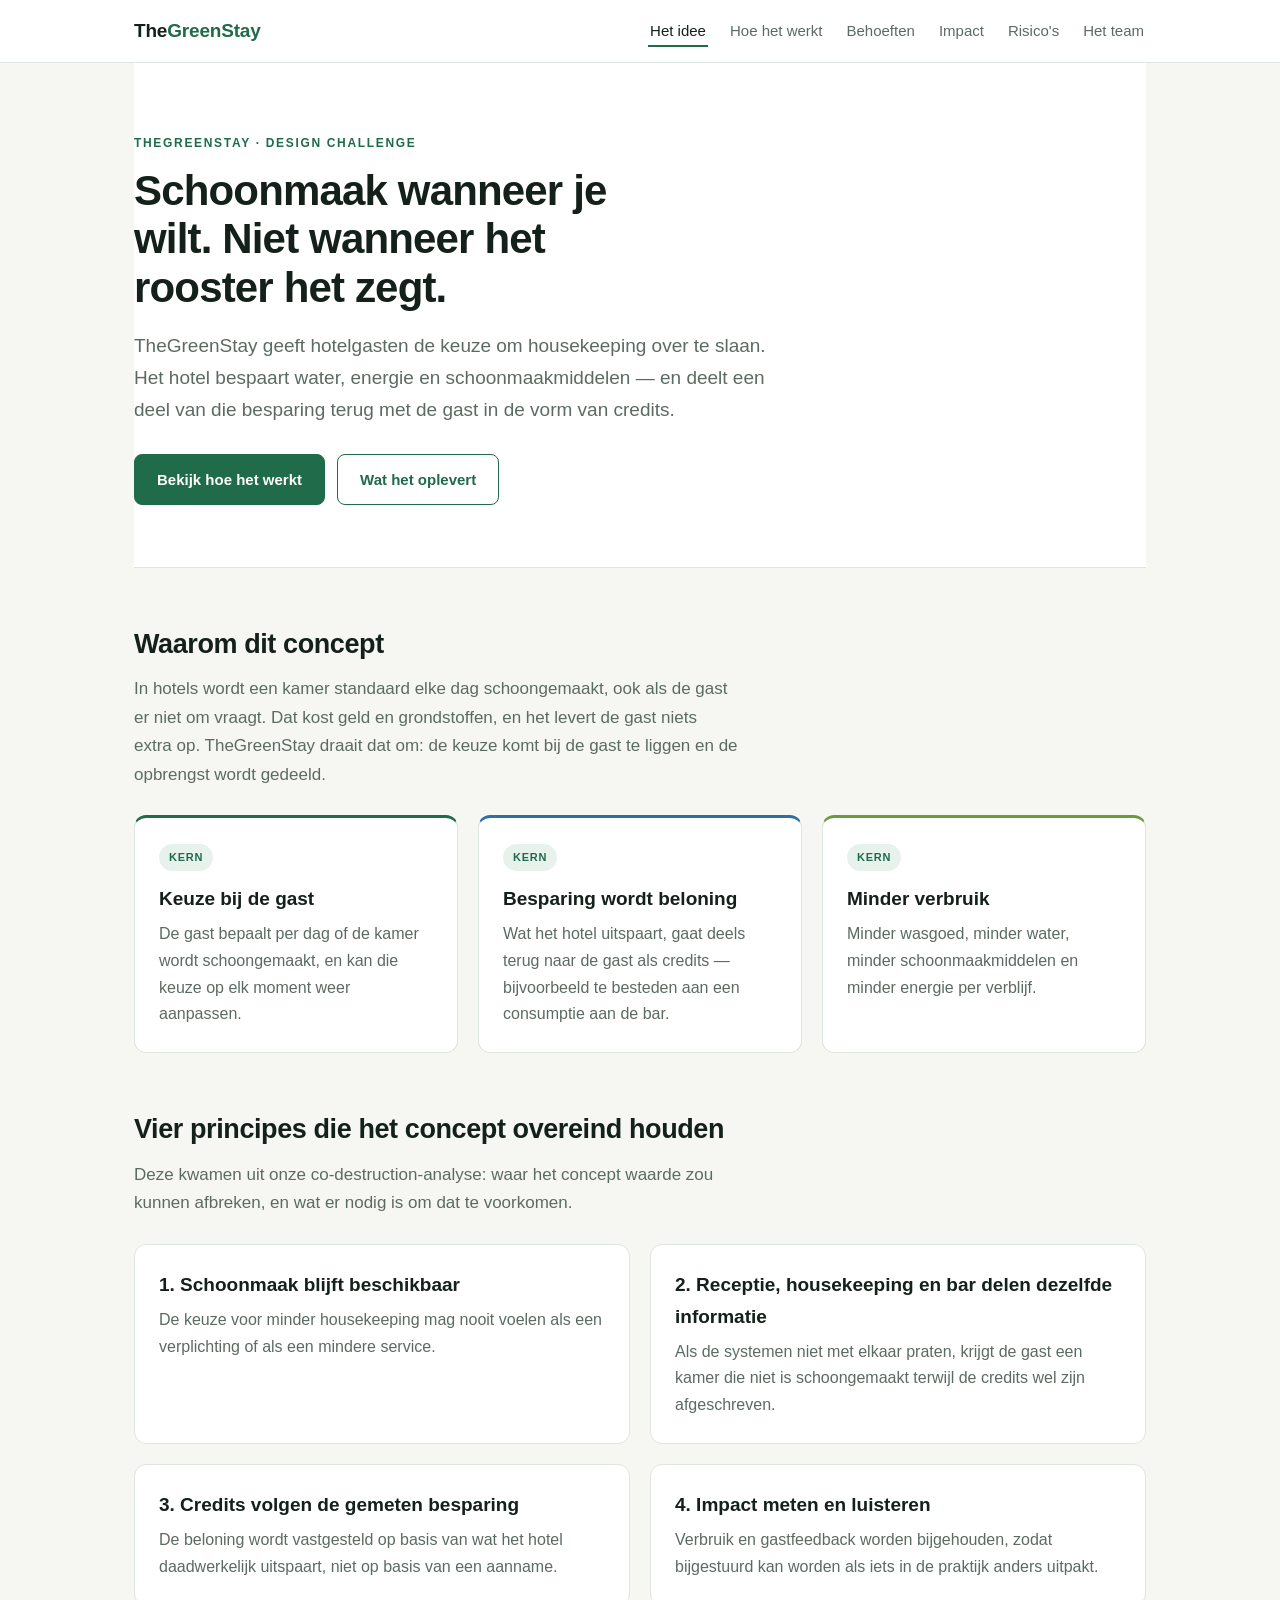
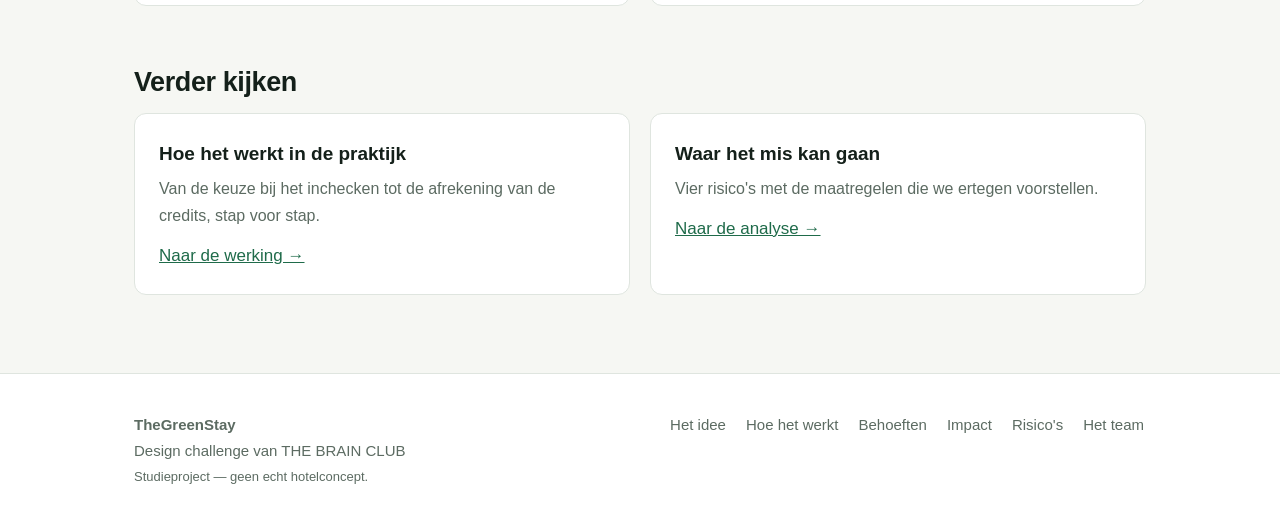
==== index.html @ 3c9c4f92 "TheGreenStay site toevoegen: idee, werking, behoeften, impact, risico's en team" ====
<!DOCTYPE html>
<html lang="nl">
<head>
<meta charset="utf-8">
<meta name="viewport" content="width=device-width, initial-scale=1">
<title>Het idee &middot; TheGreenStay</title>
<meta name="description" content="TheGreenStay: hotelgasten kiezen zelf voor minder housekeeping en ontvangen daar een beloning voor.">
<link rel="stylesheet" href="styles.css">
</head>
<body>
<header class="site">
  <div class="wrap">
    <a class="brand" href="index.html">The<span>GreenStay</span></a>
    <nav aria-label="Hoofdmenu">
      <ul>
        <li><a href="index.html" aria-current="page">Het idee</a></li>
        <li><a href="hoe-het-werkt.html">Hoe het werkt</a></li>
        <li><a href="behoeften.html">Behoeften</a></li>
        <li><a href="impact.html">Impact</a></li>
        <li><a href="risicos.html">Risico's</a></li>
        <li><a href="team.html">Het team</a></li>
      </ul>
    </nav>
  </div>
</header>
<main>
<div class="wrap">
<section class="hero" style="margin:-58px 0 54px;padding:70px 0 62px;">
  <p class="eyebrow">TheGreenStay &middot; Design challenge</p>
  <h1>Schoonmaak wanneer je wilt. Niet wanneer het rooster het zegt.</h1>
  <p class="lead">TheGreenStay geeft hotelgasten de keuze om housekeeping over te slaan.
  Het hotel bespaart water, energie en schoonmaakmiddelen &mdash; en deelt een deel van
  die besparing terug met de gast in de vorm van credits.</p>
  <div class="btnrow">
    <a class="btn" href="hoe-het-werkt.html">Bekijk hoe het werkt</a>
    <a class="btn ghost" href="impact.html">Wat het oplevert</a>
  </div>
</section>

<section>
  <h2>Waarom dit concept</h2>
  <p class="sectionintro">In hotels wordt een kamer standaard elke dag schoongemaakt, ook
  als de gast er niet om vraagt. Dat kost geld en grondstoffen, en het levert de gast
  niets extra op. TheGreenStay draait dat om: de keuze komt bij de gast te liggen en de
  opbrengst wordt gedeeld.</p>
  <div class="grid three">
    <article class="card eco">
      <span class="tag">Kern</span>
      <h3>Keuze bij de gast</h3>
      <p>De gast bepaalt per dag of de kamer wordt schoongemaakt, en kan die keuze op elk
      moment weer aanpassen.</p>
    </article>
    <article class="card social">
      <span class="tag">Kern</span>
      <h3>Besparing wordt beloning</h3>
      <p>Wat het hotel uitspaart, gaat deels terug naar de gast als credits &mdash;
      bijvoorbeeld te besteden aan een consumptie aan de bar.</p>
    </article>
    <article class="card env">
      <span class="tag">Kern</span>
      <h3>Minder verbruik</h3>
      <p>Minder wasgoed, minder water, minder schoonmaakmiddelen en minder energie per
      verblijf.</p>
    </article>
  </div>
</section>

<section>
  <h2>Vier principes die het concept overeind houden</h2>
  <p class="sectionintro">Deze kwamen uit onze co-destruction-analyse: waar het concept
  waarde zou kunnen afbreken, en wat er nodig is om dat te voorkomen.</p>
  <div class="grid two">
    <article class="card">
      <h3>1. Schoonmaak blijft beschikbaar</h3>
      <p>De keuze voor minder housekeeping mag nooit voelen als een verplichting of als
      een mindere service.</p>
    </article>
    <article class="card">
      <h3>2. Receptie, housekeeping en bar delen dezelfde informatie</h3>
      <p>Als de systemen niet met elkaar praten, krijgt de gast een kamer die niet is
      schoongemaakt terwijl de credits wel zijn afgeschreven.</p>
    </article>
    <article class="card">
      <h3>3. Credits volgen de gemeten besparing</h3>
      <p>De beloning wordt vastgesteld op basis van wat het hotel daadwerkelijk uitspaart,
      niet op basis van een aanname.</p>
    </article>
    <article class="card">
      <h3>4. Impact meten en luisteren</h3>
      <p>Verbruik en gastfeedback worden bijgehouden, zodat bijgestuurd kan worden als iets
      in de praktijk anders uitpakt.</p>
    </article>
  </div>
</section>

<section>
  <h2>Verder kijken</h2>
  <div class="grid two">
    <article class="card">
      <h3>Hoe het werkt in de praktijk</h3>
      <p>Van de keuze bij het inchecken tot de afrekening van de credits, stap voor stap.</p>
      <a href="hoe-het-werkt.html">Naar de werking &rarr;</a>
    </article>
    <article class="card">
      <h3>Waar het mis kan gaan</h3>
      <p>Vier risico's met de maatregelen die we ertegen voorstellen.</p>
      <a href="risicos.html">Naar de analyse &rarr;</a>
    </article>
  </div>
</section>
</div>
</main>
<footer class="site">
  <div class="wrap">
    <div>
      <strong>TheGreenStay</strong><br>
      Design challenge van THE BRAIN CLUB<br>
      <span style="font-size:13px">Studieproject &mdash; geen echt hotelconcept.</span>
    </div>
    <nav aria-label="Voetmenu">
      <ul>
        <li><a href="index.html">Het idee</a></li>
        <li><a href="hoe-het-werkt.html">Hoe het werkt</a></li>
        <li><a href="behoeften.html">Behoeften</a></li>
        <li><a href="impact.html">Impact</a></li>
        <li><a href="risicos.html">Risico's</a></li>
        <li><a href="team.html">Het team</a></li>
      </ul>
    </nav>
  </div>
</footer>
</body>
</html>
---- styles.css ----
:root{
  --leaf:#1f6b4a; --leaf-dark:#155036; --leaf-soft:#e8f2ec; --leaf-line:#cde3d6;
  --sand:#f6f7f3; --ink:#14201a; --muted:#5c6b62; --line:#dfe5df; --warn:#8a4b12; --warn-soft:#fdf1e3;
  --max:1060px;
}
*{box-sizing:border-box;}
html{scroll-behavior:smooth;}
body{margin:0;background:var(--sand);color:var(--ink);
  font-family:-apple-system,BlinkMacSystemFont,"Segoe UI",Roboto,Helvetica,Arial,sans-serif;
  font-size:17px;line-height:1.68;}
a{color:var(--leaf);}
a:hover{text-decoration:none;}
.wrap{max-width:var(--max);margin:0 auto;padding:0 24px;}

header.site{background:#fff;border-bottom:1px solid var(--line);position:sticky;top:0;z-index:10;}
header.site .wrap{display:flex;align-items:center;justify-content:space-between;gap:24px;
  padding-top:15px;padding-bottom:15px;flex-wrap:wrap;}
.brand{font-weight:700;font-size:19px;letter-spacing:-.01em;text-decoration:none;color:var(--ink);}
.brand span{color:var(--leaf);}
nav ul{list-style:none;display:flex;gap:20px;margin:0;padding:0;flex-wrap:wrap;}
nav a{text-decoration:none;color:var(--muted);font-size:15px;font-weight:500;
  padding:6px 2px;border-bottom:2px solid transparent;}
nav a:hover{color:var(--ink);}
nav a[aria-current="page"]{color:var(--ink);border-bottom-color:var(--leaf);}

.hero{background:#fff;border-bottom:1px solid var(--line);padding:70px 0 62px;}
.hero h1{font-size:42px;line-height:1.15;letter-spacing:-.02em;margin:0 0 18px;max-width:22ch;}
.hero p.lead{font-size:19px;color:var(--muted);max-width:62ch;margin:0 0 28px;}
.eyebrow{text-transform:uppercase;letter-spacing:.14em;font-size:12px;font-weight:700;
  color:var(--leaf);margin:0 0 14px;}
.btnrow{display:flex;gap:12px;flex-wrap:wrap;}
.btn{display:inline-block;text-decoration:none;font-weight:600;font-size:15px;padding:12px 22px;
  border-radius:8px;border:1px solid var(--leaf);background:var(--leaf);color:#fff;}
.btn:hover{background:var(--leaf-dark);}
.btn.ghost{background:transparent;color:var(--leaf);}
.btn.ghost:hover{background:var(--leaf-soft);}

main{padding:58px 0 78px;}
section{margin:0 0 54px;}
section:last-child{margin-bottom:0;}
h1{font-size:36px;letter-spacing:-.02em;margin:0 0 14px;}
h2{font-size:27px;letter-spacing:-.015em;margin:0 0 8px;}
h3{font-size:19px;margin:0 0 8px;}
p{margin:0 0 16px;}
p.sectionintro{color:var(--muted);max-width:64ch;margin-bottom:26px;}

.grid{display:grid;gap:20px;}
.grid.two{grid-template-columns:repeat(2,1fr);}
.grid.three{grid-template-columns:repeat(3,1fr);}
@media(max-width:840px){.grid.two,.grid.three{grid-template-columns:1fr;}
  .hero h1{font-size:32px;} h1{font-size:29px;} .hero{padding:48px 0 44px;}}

.card{background:#fff;border:1px solid var(--line);border-radius:12px;padding:24px;}
.card h3{margin-bottom:6px;}
.card p{color:var(--muted);font-size:16px;margin-bottom:12px;}
.card p:last-child{margin-bottom:0;}
.card ul{margin:0 0 12px;padding-left:20px;color:var(--muted);font-size:16px;}
.card ul:last-child{margin-bottom:0;}

.card.eco{border-top:3px solid var(--leaf);}
.card.social{border-top:3px solid #2f6fa8;}
.card.env{border-top:3px solid #6a9c3f;}
.card.risk{border-top:3px solid var(--warn);}

.tag{display:inline-block;background:var(--leaf-soft);color:var(--leaf);font-size:11px;
  font-weight:700;letter-spacing:.07em;text-transform:uppercase;padding:4px 10px;
  border-radius:99px;margin-bottom:12px;}

.stats{display:grid;grid-template-columns:repeat(4,1fr);gap:20px;border-top:1px solid var(--line);
  padding-top:26px;}
@media(max-width:840px){.stats{grid-template-columns:repeat(2,1fr);}}
.stat strong{display:block;font-size:28px;letter-spacing:-.02em;}
.stat span{color:var(--muted);font-size:14px;}

.steps{counter-reset:s;list-style:none;padding:0;margin:0;}
.steps li{counter-increment:s;position:relative;padding:0 0 24px 56px;}
.steps li:before{content:counter(s,decimal-leading-zero);position:absolute;left:0;top:2px;
  font-weight:700;color:var(--leaf);font-size:13px;letter-spacing:.06em;
  border:1px solid var(--leaf);border-radius:99px;width:36px;height:36px;
  display:flex;align-items:center;justify-content:center;background:#fff;}
.steps h3{margin-bottom:4px;}
.steps p{color:var(--muted);font-size:16px;margin:0;}

.checklist{list-style:none;padding:0;margin:0;}
.checklist li{padding:10px 0 10px 28px;position:relative;border-bottom:1px solid var(--line);}
.checklist li:last-child{border-bottom:0;}
.checklist li:before{content:"\2713";position:absolute;left:0;top:10px;color:var(--leaf);font-weight:700;}

table{width:100%;border-collapse:collapse;background:#fff;font-size:16px;
  border:1px solid var(--line);border-radius:12px;overflow:hidden;}
th,td{text-align:left;padding:13px 16px;border-bottom:1px solid var(--line);vertical-align:top;}
th{font-size:12px;text-transform:uppercase;letter-spacing:.08em;color:var(--muted);background:#fbfcfa;}
tr:last-child td{border-bottom:0;}

.notice{background:var(--leaf-soft);border:1px solid var(--leaf-line);color:#17402e;
  border-radius:10px;padding:14px 18px;font-size:15px;}
.notice.warn{background:var(--warn-soft);border-color:#f0d9bd;color:#5f360c;}

footer.site{background:#fff;border-top:1px solid var(--line);padding:38px 0;color:var(--muted);font-size:15px;}
footer.site .wrap{display:flex;justify-content:space-between;gap:24px;flex-wrap:wrap;}
footer.site ul{list-style:none;padding:0;margin:0;display:flex;gap:16px;flex-wrap:wrap;}
footer.site a{text-decoration:none;color:var(--muted);}
footer.site a:hover{color:var(--ink);text-decoration:underline;}
.crumb{font-size:14px;color:var(--muted);margin:0 0 18px;}
.crumb a{text-decoration:none;}
.crumb a:hover{text-decoration:underline;}
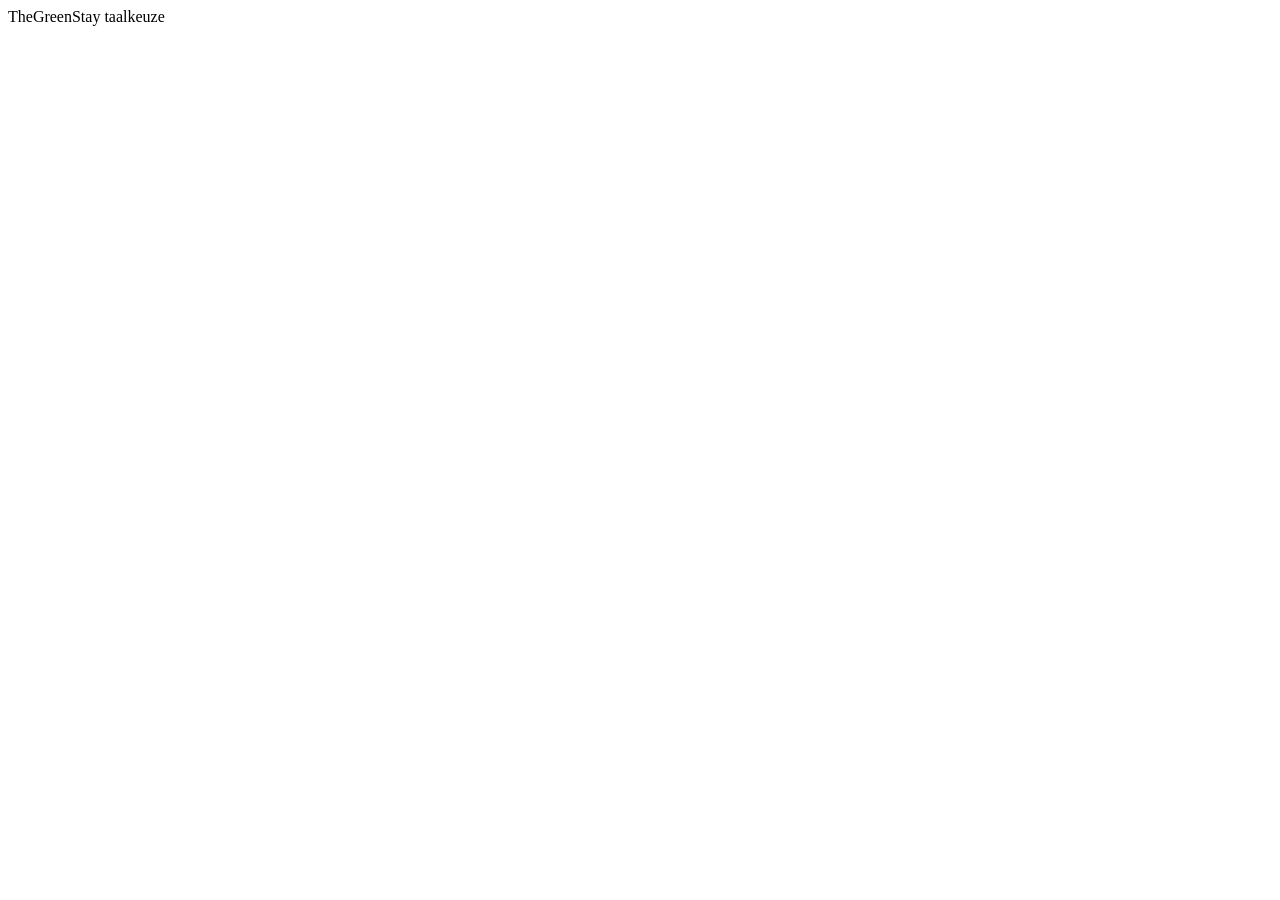
==== commit 22197a05: "Tweetalige site (NL/EN): taalschakelaar, kleurgroepen per kopje, drie fotos" ====
--- a/index.html
+++ b/index.html
@@ -2,132 +2,17 @@
 <html lang="nl">
 <head>
 <meta charset="utf-8">
-<meta name="viewport" content="width=device-width, initial-scale=1">
-<title>Het idee &middot; TheGreenStay</title>
-<meta name="description" content="TheGreenStay: hotelgasten kiezen zelf voor minder housekeeping en ontvangen daar een beloning voor.">
+<title>TheGreenStay</title>
+<meta http-equiv="refresh" content="0; url=nl/index.html">
+<link rel="canonical" href="nl/index.html">
 <link rel="stylesheet" href="styles.css">
 </head>
 <body>
-<header class="site">
-  <div class="wrap">
-    <a class="brand" href="index.html">The<span>GreenStay</span></a>
-    <nav aria-label="Hoofdmenu">
-      <ul>
-        <li><a href="index.html" aria-current="page">Het idee</a></li>
-        <li><a href="hoe-het-werkt.html">Hoe het werkt</a></li>
-        <li><a href="behoeften.html">Behoeften</a></li>
-        <li><a href="impact.html">Impact</a></li>
-        <li><a href="risicos.html">Risico's</a></li>
-        <li><a href="team.html">Het team</a></li>
-      </ul>
-    </nav>
-  </div>
-</header>
-<main>
-<div class="wrap">
-<section class="hero" style="margin:-58px 0 54px;padding:70px 0 62px;">
-  <p class="eyebrow">TheGreenStay &middot; Design challenge</p>
-  <h1>Schoonmaak wanneer je wilt. Niet wanneer het rooster het zegt.</h1>
-  <p class="lead">TheGreenStay geeft hotelgasten de keuze om housekeeping over te slaan.
-  Het hotel bespaart water, energie en schoonmaakmiddelen &mdash; en deelt een deel van
-  die besparing terug met de gast in de vorm van credits.</p>
-  <div class="btnrow">
-    <a class="btn" href="hoe-het-werkt.html">Bekijk hoe het werkt</a>
-    <a class="btn ghost" href="impact.html">Wat het oplevert</a>
-  </div>
-</section>
-
-<section>
-  <h2>Waarom dit concept</h2>
-  <p class="sectionintro">In hotels wordt een kamer standaard elke dag schoongemaakt, ook
-  als de gast er niet om vraagt. Dat kost geld en grondstoffen, en het levert de gast
-  niets extra op. TheGreenStay draait dat om: de keuze komt bij de gast te liggen en de
-  opbrengst wordt gedeeld.</p>
-  <div class="grid three">
-    <article class="card eco">
-      <span class="tag">Kern</span>
-      <h3>Keuze bij de gast</h3>
-      <p>De gast bepaalt per dag of de kamer wordt schoongemaakt, en kan die keuze op elk
-      moment weer aanpassen.</p>
-    </article>
-    <article class="card social">
-      <span class="tag">Kern</span>
-      <h3>Besparing wordt beloning</h3>
-      <p>Wat het hotel uitspaart, gaat deels terug naar de gast als credits &mdash;
-      bijvoorbeeld te besteden aan een consumptie aan de bar.</p>
-    </article>
-    <article class="card env">
-      <span class="tag">Kern</span>
-      <h3>Minder verbruik</h3>
-      <p>Minder wasgoed, minder water, minder schoonmaakmiddelen en minder energie per
-      verblijf.</p>
-    </article>
-  </div>
-</section>
-
-<section>
-  <h2>Vier principes die het concept overeind houden</h2>
-  <p class="sectionintro">Deze kwamen uit onze co-destruction-analyse: waar het concept
-  waarde zou kunnen afbreken, en wat er nodig is om dat te voorkomen.</p>
-  <div class="grid two">
-    <article class="card">
-      <h3>1. Schoonmaak blijft beschikbaar</h3>
-      <p>De keuze voor minder housekeeping mag nooit voelen als een verplichting of als
-      een mindere service.</p>
-    </article>
-    <article class="card">
-      <h3>2. Receptie, housekeeping en bar delen dezelfde informatie</h3>
-      <p>Als de systemen niet met elkaar praten, krijgt de gast een kamer die niet is
-      schoongemaakt terwijl de credits wel zijn afgeschreven.</p>
-    </article>
-    <article class="card">
-      <h3>3. Credits volgen de gemeten besparing</h3>
-      <p>De beloning wordt vastgesteld op basis van wat het hotel daadwerkelijk uitspaart,
-      niet op basis van een aanname.</p>
-    </article>
-    <article class="card">
-      <h3>4. Impact meten en luisteren</h3>
-      <p>Verbruik en gastfeedback worden bijgehouden, zodat bijgestuurd kan worden als iets
-      in de praktijk anders uitpakt.</p>
-    </article>
-  </div>
-</section>
-
-<section>
-  <h2>Verder kijken</h2>
-  <div class="grid two">
-    <article class="card">
-      <h3>Hoe het werkt in de praktijk</h3>
-      <p>Van de keuze bij het inchecken tot de afrekening van de credits, stap voor stap.</p>
-      <a href="hoe-het-werkt.html">Naar de werking &rarr;</a>
-    </article>
-    <article class="card">
-      <h3>Waar het mis kan gaan</h3>
-      <p>Vier risico's met de maatregelen die we ertegen voorstellen.</p>
-      <a href="risicos.html">Naar de analyse &rarr;</a>
-    </article>
-  </div>
-</section>
-</div>
-</main>
-<footer class="site">
-  <div class="wrap">
-    <div>
-      <strong>TheGreenStay</strong><br>
-      Design challenge van THE BRAIN CLUB<br>
-      <span style="font-size:13px">Studieproject &mdash; geen echt hotelconcept.</span>
-    </div>
-    <nav aria-label="Voetmenu">
-      <ul>
-        <li><a href="index.html">Het idee</a></li>
-        <li><a href="hoe-het-werkt.html">Hoe het werkt</a></li>
-        <li><a href="behoeften.html">Behoeften</a></li>
-        <li><a href="impact.html">Impact</a></li>
-        <li><a href="risicos.html">Risico's</a></li>
-        <li><a href="team.html">Het team</a></li>
-      </ul>
-    </nav>
-  </div>
-</footer>
+<main><div class="wrap" style="padding-top:80px">
+<h1>TheGreenStay</h1>
+<p>Kies een taal &middot; Choose a language</p>
+<p><a class="btn" href="nl/index.html">Nederlands</a>
+&nbsp; <a class="btn ghost" href="en/index.html" style="color:#1f6b4a;border-color:#1f6b4a">English</a></p>
+</div></main>
 </body>
 </html>
--- a/styles.css
+++ b/styles.css
@@ -1,6 +1,8 @@
 :root{
   --leaf:#1f6b4a; --leaf-dark:#155036; --leaf-soft:#e8f2ec; --leaf-line:#cde3d6;
-  --sand:#f6f7f3; --ink:#14201a; --muted:#5c6b62; --line:#dfe5df; --warn:#8a4b12; --warn-soft:#fdf1e3;
+  --sand:#f6f7f3; --ink:#14201a; --muted:#5c6b62; --line:#dfe5df;
+  --warn:#8a4b12; --warn-soft:#fdf1e3;
+  --g1:#1f6b4a; --g2:#3f8f4f; --g3:#6aa84f; --g4:#2f7d6b; --g5:#7d9b3a; --g6:#1e5e3c;
   --max:1060px;
 }
 *{box-sizing:border-box;}
@@ -13,42 +15,66 @@
 .wrap{max-width:var(--max);margin:0 auto;padding:0 24px;}
 
 header.site{background:#fff;border-bottom:1px solid var(--line);position:sticky;top:0;z-index:10;}
-header.site .wrap{display:flex;align-items:center;justify-content:space-between;gap:24px;
-  padding-top:15px;padding-bottom:15px;flex-wrap:wrap;}
+header.site .wrap{display:flex;align-items:center;justify-content:space-between;gap:20px;
+  padding-top:14px;padding-bottom:14px;flex-wrap:wrap;}
 .brand{font-weight:700;font-size:19px;letter-spacing:-.01em;text-decoration:none;color:var(--ink);}
 .brand span{color:var(--leaf);}
-nav ul{list-style:none;display:flex;gap:20px;margin:0;padding:0;flex-wrap:wrap;}
+.rightside{display:flex;align-items:center;gap:18px;flex-wrap:wrap;}
+nav ul{list-style:none;display:flex;gap:18px;margin:0;padding:0;flex-wrap:wrap;}
 nav a{text-decoration:none;color:var(--muted);font-size:15px;font-weight:500;
   padding:6px 2px;border-bottom:2px solid transparent;}
 nav a:hover{color:var(--ink);}
 nav a[aria-current="page"]{color:var(--ink);border-bottom-color:var(--leaf);}
 
-.hero{background:#fff;border-bottom:1px solid var(--line);padding:70px 0 62px;}
-.hero h1{font-size:42px;line-height:1.15;letter-spacing:-.02em;margin:0 0 18px;max-width:22ch;}
-.hero p.lead{font-size:19px;color:var(--muted);max-width:62ch;margin:0 0 28px;}
+.langswitch{display:inline-flex;align-items:center;gap:6px;text-decoration:none;
+  font-size:14px;font-weight:700;letter-spacing:.02em;color:var(--leaf);
+  border:1px solid var(--leaf-line);background:var(--leaf-soft);
+  padding:7px 13px;border-radius:99px;white-space:nowrap;}
+.langswitch:hover{background:#dcebe2;border-color:var(--leaf);}
+.langswitch .globe{font-size:15px;line-height:1;}
+
+.hero{background:#fff;border-bottom:1px solid var(--line);padding:0;}
+.hero-inner{position:relative;min-height:430px;display:flex;align-items:flex-end;
+  background:#12301f url('img/hero-bos.jpg') center 30% / cover no-repeat;}
+.hero-inner:before{content:"";position:absolute;inset:0;
+  background:linear-gradient(180deg,rgba(12,32,21,.30) 0%,rgba(11,30,20,.72) 62%,rgba(9,26,17,.88) 100%);}
+.hero-text{position:relative;max-width:var(--max);margin:0 auto;width:100%;
+  padding:56px 24px 46px;color:#fff;}
+.hero h1{font-size:42px;line-height:1.14;letter-spacing:-.02em;margin:0 0 16px;
+  max-width:22ch;color:#fff;}
+.hero p.lead{font-size:19px;color:rgba(255,255,255,.9);max-width:60ch;margin:0 0 26px;}
 .eyebrow{text-transform:uppercase;letter-spacing:.14em;font-size:12px;font-weight:700;
-  color:var(--leaf);margin:0 0 14px;}
-.btnrow{display:flex;gap:12px;flex-wrap:wrap;}
+  color:#8fd6a8;margin:0 0 14px;}
 .btn{display:inline-block;text-decoration:none;font-weight:600;font-size:15px;padding:12px 22px;
-  border-radius:8px;border:1px solid var(--leaf);background:var(--leaf);color:#fff;}
-.btn:hover{background:var(--leaf-dark);}
-.btn.ghost{background:transparent;color:var(--leaf);}
-.btn.ghost:hover{background:var(--leaf-soft);}
+  border-radius:8px;border:1px solid #fff;background:#fff;color:var(--leaf-dark);}
+.btn:hover{background:#e9f4ec;}
+.btn.ghost{background:transparent;color:#fff;border-color:rgba(255,255,255,.65);}
+.btn.ghost:hover{background:rgba(255,255,255,.14);}
 
 main{padding:58px 0 78px;}
 section{margin:0 0 54px;}
 section:last-child{margin-bottom:0;}
-h1{font-size:36px;letter-spacing:-.02em;margin:0 0 14px;}
-h2{font-size:27px;letter-spacing:-.015em;margin:0 0 8px;}
-h3{font-size:19px;margin:0 0 8px;}
+h1{font-size:36px;letter-spacing:-.02em;margin:0 0 22px;color:var(--g1);}
+h2{font-size:27px;letter-spacing:-.015em;margin:0 0 8px;color:var(--h2,var(--g1));
+  padding-left:14px;border-left:5px solid var(--h2,var(--g1));border-radius:2px;
+  line-height:1.25;}
+h3{font-size:19px;margin:0 0 8px;color:var(--h3,var(--g2));}
 p{margin:0 0 16px;}
 p.sectionintro{color:var(--muted);max-width:64ch;margin-bottom:26px;}
+
+/* kleur per sectie, zodat elk kopje zijn eigen groen krijgt */
+section:nth-of-type(1){--h2:var(--g1);--h3:var(--g2);}
+section:nth-of-type(2){--h2:var(--g2);--h3:var(--g3);}
+section:nth-of-type(3){--h2:var(--g4);--h3:var(--g1);}
+section:nth-of-type(4){--h2:var(--g5);--h3:var(--g4);}
+section:nth-of-type(5){--h2:var(--g6);--h3:var(--g2);}
+section:nth-of-type(6){--h2:var(--g3);--h3:var(--g6);}
 
 .grid{display:grid;gap:20px;}
 .grid.two{grid-template-columns:repeat(2,1fr);}
 .grid.three{grid-template-columns:repeat(3,1fr);}
 @media(max-width:840px){.grid.two,.grid.three{grid-template-columns:1fr;}
-  .hero h1{font-size:32px;} h1{font-size:29px;} .hero{padding:48px 0 44px;}}
+  .hero h1{font-size:31px;} h1{font-size:29px;} .hero-inner{min-height:360px;}}
 
 .card{background:#fff;border:1px solid var(--line);border-radius:12px;padding:24px;}
 .card h3{margin-bottom:6px;}
@@ -57,44 +83,54 @@
 .card ul{margin:0 0 12px;padding-left:20px;color:var(--muted);font-size:16px;}
 .card ul:last-child{margin-bottom:0;}
 
-.card.eco{border-top:3px solid var(--leaf);}
-.card.social{border-top:3px solid #2f6fa8;}
-.card.env{border-top:3px solid #6a9c3f;}
+.card.eco{border-top:3px solid var(--g1);}
+.card.social{border-top:3px solid var(--g4);}
+.card.env{border-top:3px solid var(--g3);}
 .card.risk{border-top:3px solid var(--warn);}
 
-.tag{display:inline-block;background:var(--leaf-soft);color:var(--leaf);font-size:11px;
+.tag{display:inline-block;background:var(--leaf-soft);color:var(--g1);font-size:11px;
   font-weight:700;letter-spacing:.07em;text-transform:uppercase;padding:4px 10px;
   border-radius:99px;margin-bottom:12px;}
-
-.stats{display:grid;grid-template-columns:repeat(4,1fr);gap:20px;border-top:1px solid var(--line);
-  padding-top:26px;}
-@media(max-width:840px){.stats{grid-template-columns:repeat(2,1fr);}}
-.stat strong{display:block;font-size:28px;letter-spacing:-.02em;}
-.stat span{color:var(--muted);font-size:14px;}
 
 .steps{counter-reset:s;list-style:none;padding:0;margin:0;}
 .steps li{counter-increment:s;position:relative;padding:0 0 24px 56px;}
 .steps li:before{content:counter(s,decimal-leading-zero);position:absolute;left:0;top:2px;
-  font-weight:700;color:var(--leaf);font-size:13px;letter-spacing:.06em;
-  border:1px solid var(--leaf);border-radius:99px;width:36px;height:36px;
+  font-weight:700;color:var(--g2);font-size:13px;letter-spacing:.06em;
+  border:1px solid var(--g3);border-radius:99px;width:36px;height:36px;
   display:flex;align-items:center;justify-content:center;background:#fff;}
-.steps h3{margin-bottom:4px;}
+.steps h3{margin-bottom:4px;color:var(--g1);}
 .steps p{color:var(--muted);font-size:16px;margin:0;}
 
 .checklist{list-style:none;padding:0;margin:0;}
 .checklist li{padding:10px 0 10px 28px;position:relative;border-bottom:1px solid var(--line);}
 .checklist li:last-child{border-bottom:0;}
-.checklist li:before{content:"\2713";position:absolute;left:0;top:10px;color:var(--leaf);font-weight:700;}
+.checklist li:before{content:"\2713";position:absolute;left:0;top:10px;color:var(--g3);font-weight:700;}
 
 table{width:100%;border-collapse:collapse;background:#fff;font-size:16px;
   border:1px solid var(--line);border-radius:12px;overflow:hidden;}
 th,td{text-align:left;padding:13px 16px;border-bottom:1px solid var(--line);vertical-align:top;}
-th{font-size:12px;text-transform:uppercase;letter-spacing:.08em;color:var(--muted);background:#fbfcfa;}
+th{font-size:12px;text-transform:uppercase;letter-spacing:.08em;color:#fff;
+  background:linear-gradient(90deg,var(--g6),var(--g2));}
 tr:last-child td{border-bottom:0;}
 
 .notice{background:var(--leaf-soft);border:1px solid var(--leaf-line);color:#17402e;
   border-radius:10px;padding:14px 18px;font-size:15px;}
 .notice.warn{background:var(--warn-soft);border-color:#f0d9bd;color:#5f360c;}
+
+/* fotos */
+.photo{margin:0 0 18px;border-radius:12px;overflow:hidden;border:1px solid var(--line);
+  background:#fff;}
+.photo img{display:block;width:100%;height:auto;}
+.photo figcaption{padding:12px 16px;font-size:14px;color:var(--muted);background:#fff;}
+.photo.tall img{max-height:520px;object-fit:cover;object-position:center 35%;}
+
+.split{display:grid;grid-template-columns:1fr 1fr;gap:28px;align-items:center;}
+@media(max-width:840px){.split{grid-template-columns:1fr;gap:20px;}}
+
+.stamp{text-align:center;background:#fff;border:1px solid var(--line);border-radius:14px;
+  padding:26px 20px;}
+.stamp img{max-width:190px;width:100%;height:auto;display:block;margin:0 auto 14px;}
+.stamp p{font-size:15px;color:var(--muted);margin:0;}
 
 footer.site{background:#fff;border-top:1px solid var(--line);padding:38px 0;color:var(--muted);font-size:15px;}
 footer.site .wrap{display:flex;justify-content:space-between;gap:24px;flex-wrap:wrap;}
